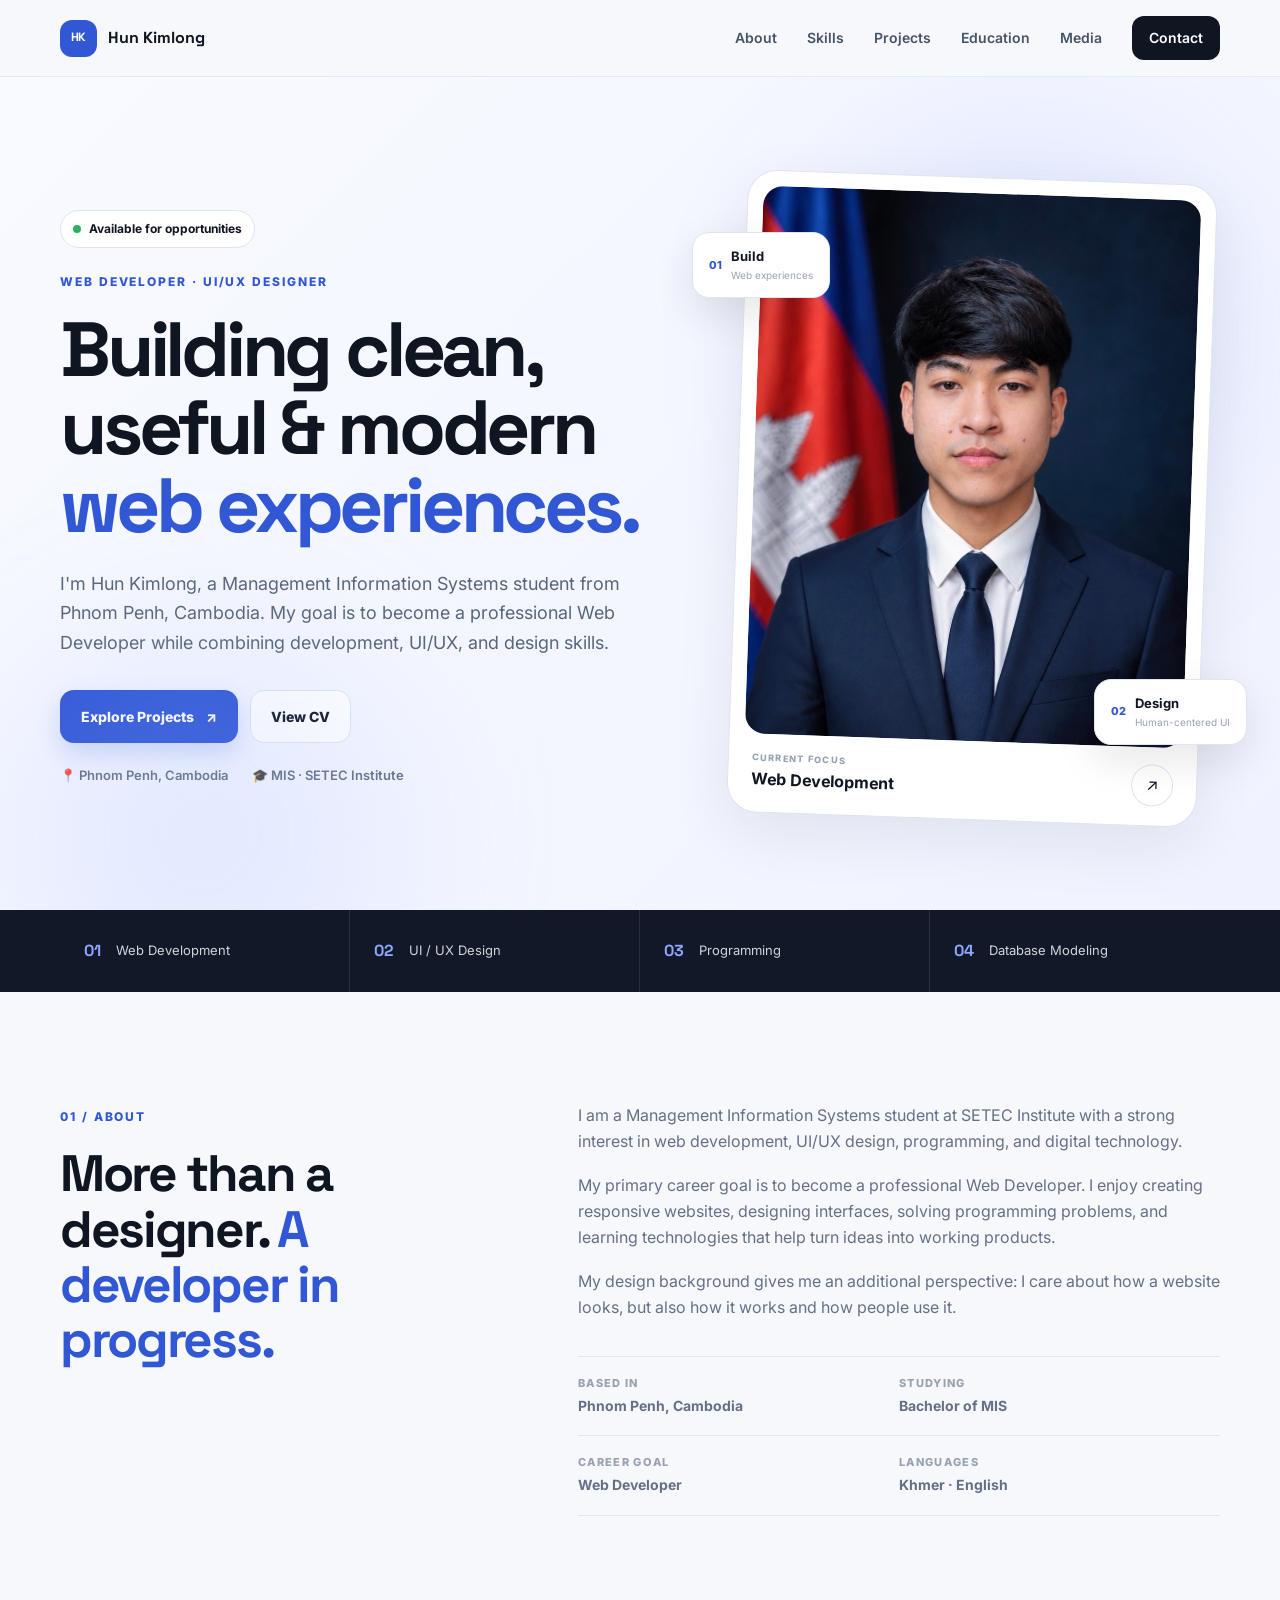
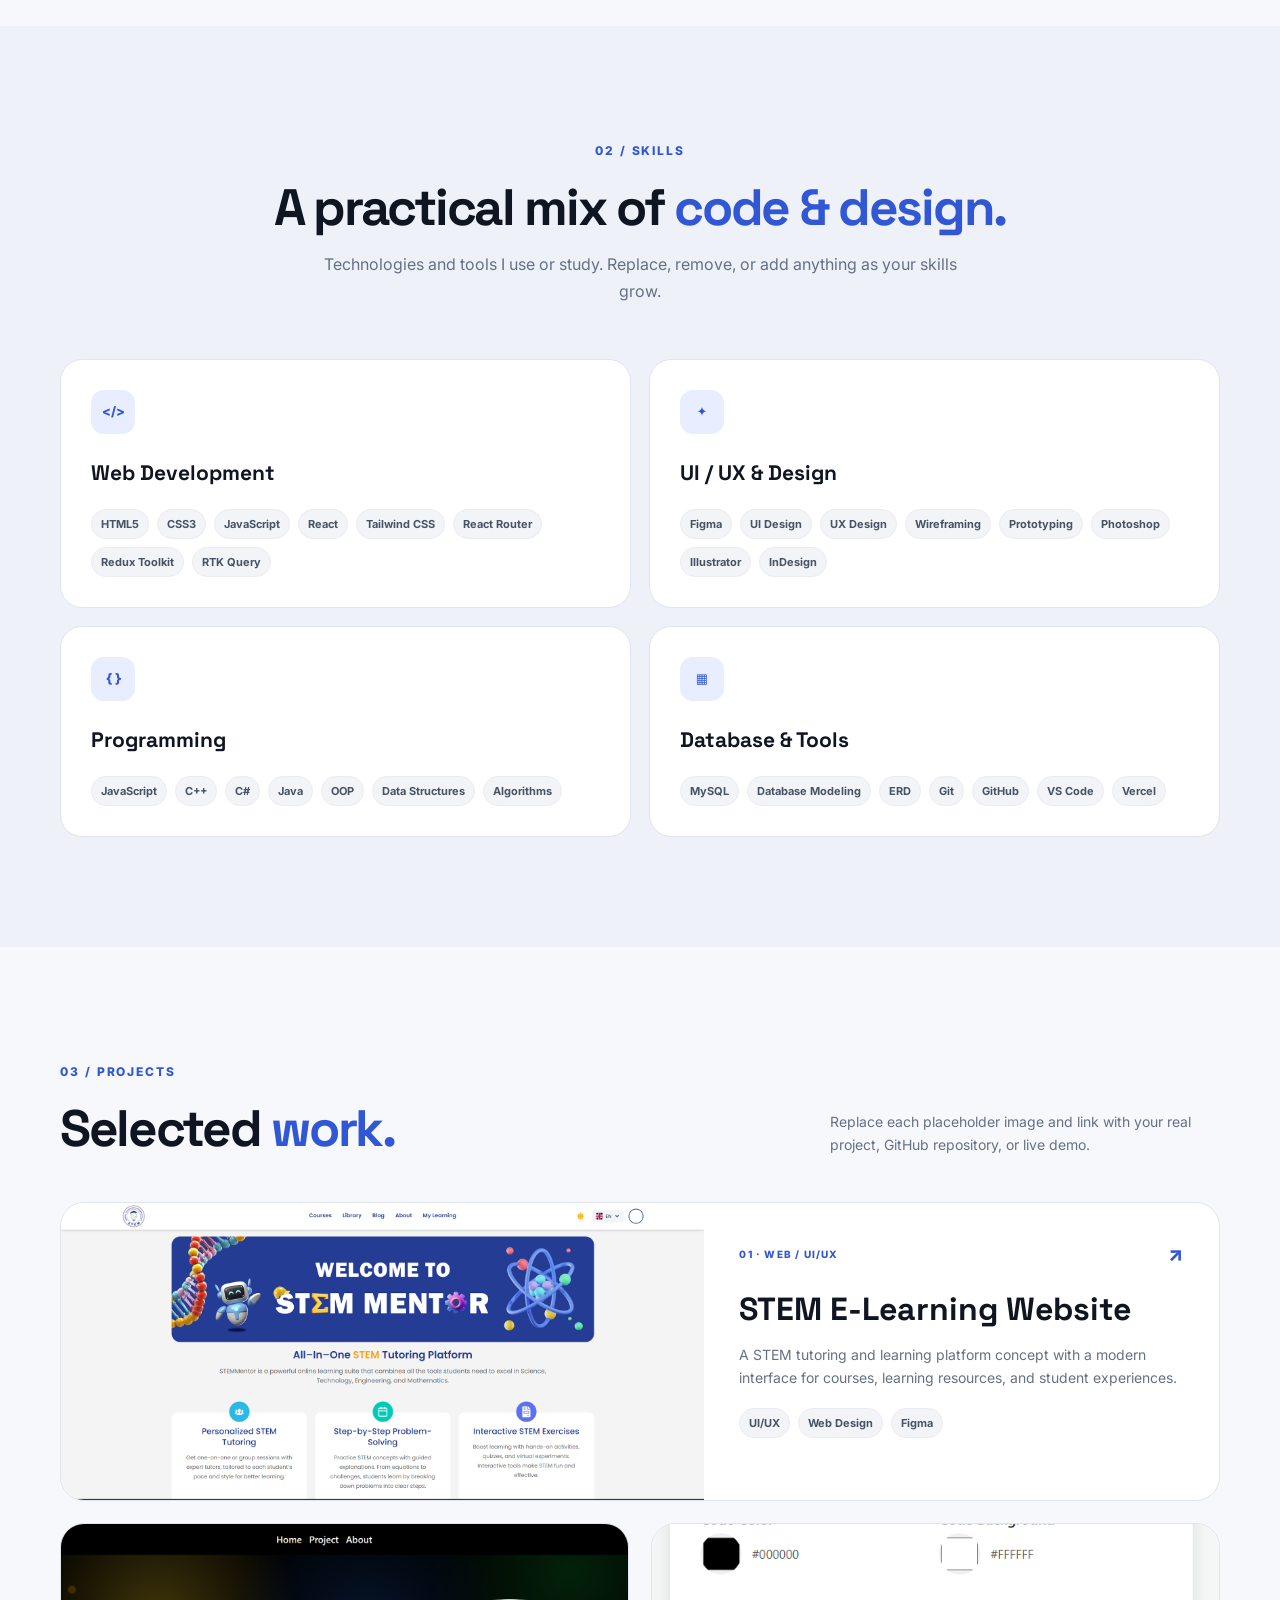
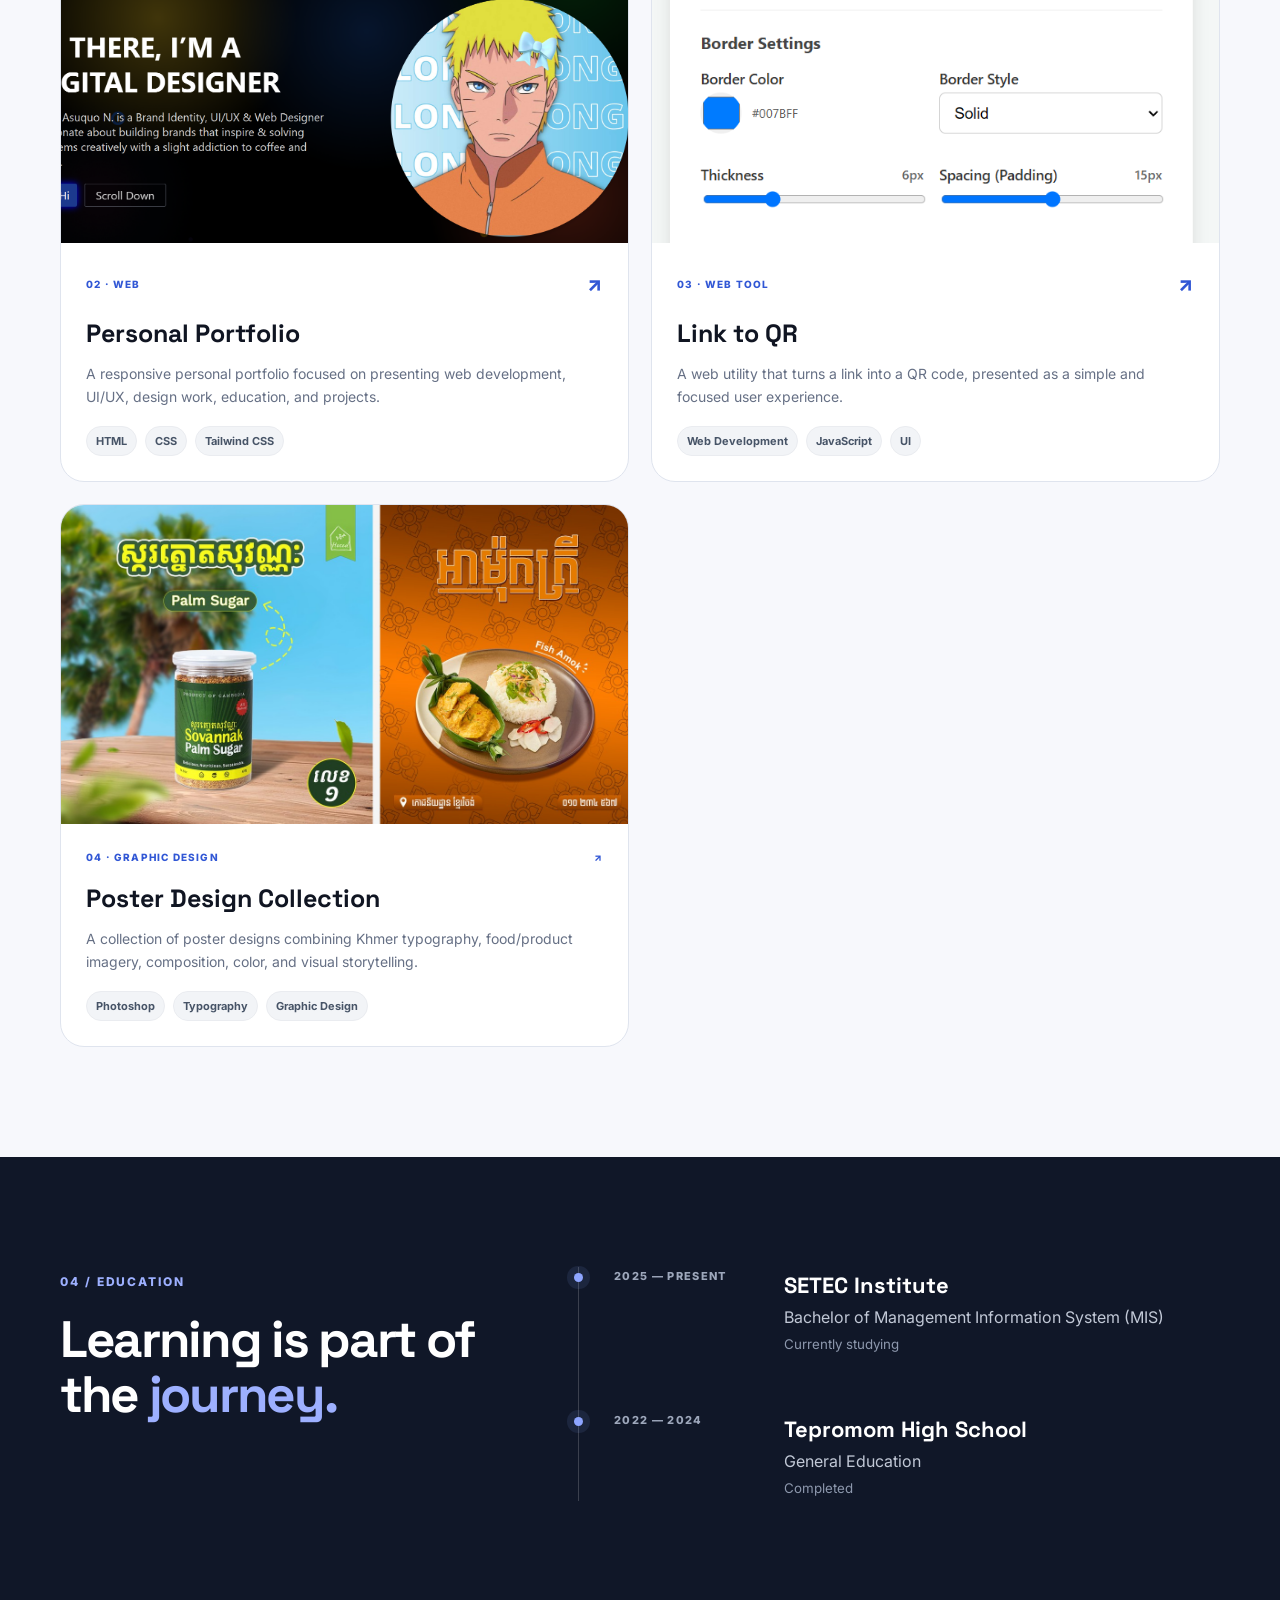
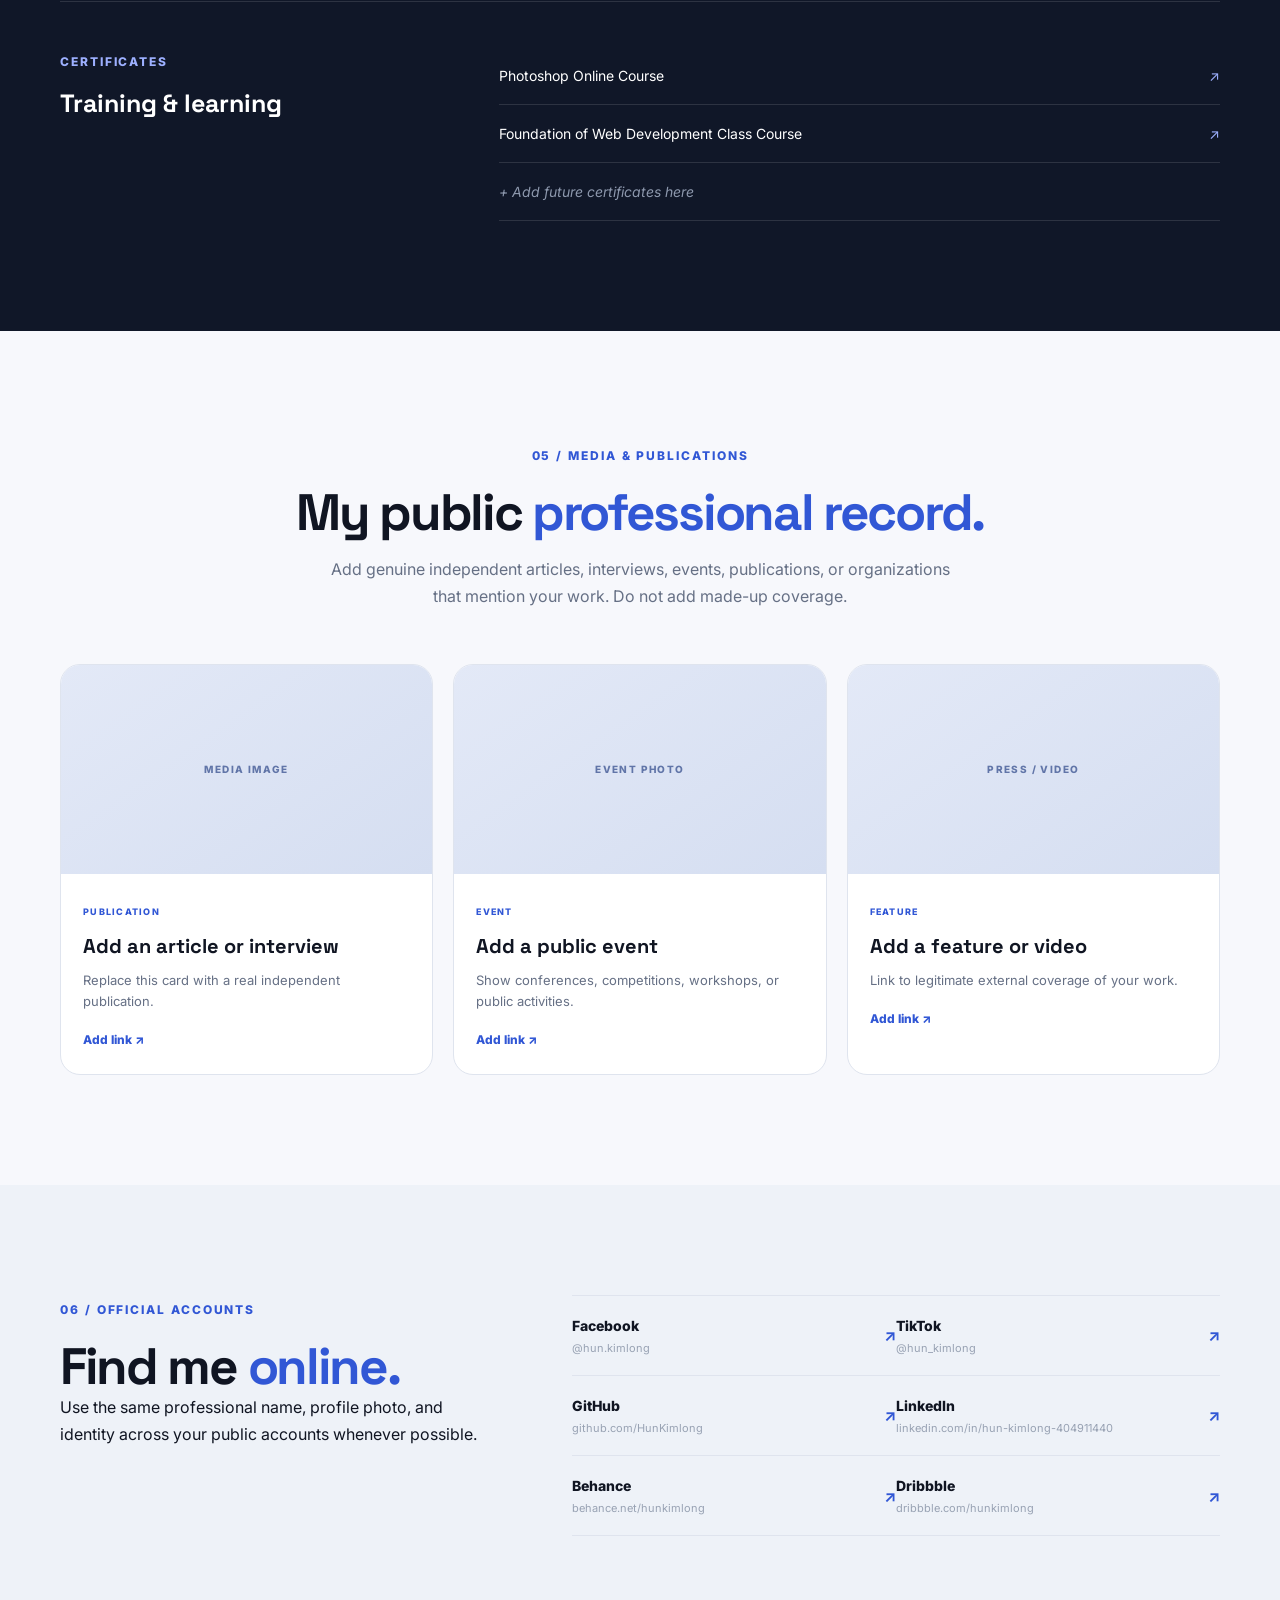
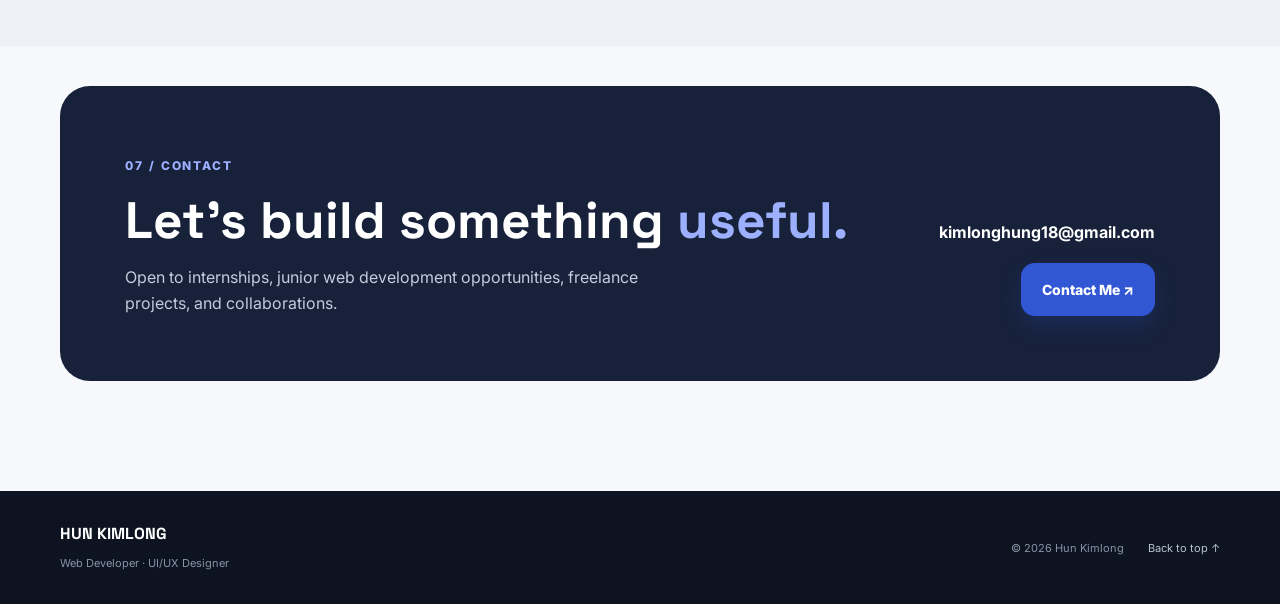
==== index.html @ c4e8821c "first commit" ====
<!DOCTYPE html>
<html lang="en">

<head>
  <meta charset="UTF-8" />
  <meta name="viewport" content="width=device-width, initial-scale=1.0" />
  <meta name="description"
    content="Hun Kimlong — Web Developer and UI/UX Designer from Phnom Penh, Cambodia. Portfolio, projects, skills, education and contact information." />
  <meta name="author" content="Hun Kimlong" />
  <meta name="theme-color" content="#3157d5" />
  <meta property="og:title" content="Hun Kimlong | Web Developer & UI/UX Designer" />
  <meta property="og:description" content="Official portfolio and public professional profile of Hun Kimlong." />
  <meta property="og:image" content="assets/og-placeholder.svg" />
  <meta property="og:type" content="website" />
  <title>Hun Kimlong | Web Developer & UI/UX Designer</title>
  <link rel="icon" href="assets/favicon.svg" type="image/svg+xml" />
  <link rel="preconnect" href="https://fonts.googleapis.com" />
  <link rel="preconnect" href="https://fonts.gstatic.com" crossorigin />
  <link
    href="https://fonts.googleapis.com/css2?family=Inter:wght@400;500;600;700;800&family=Space+Grotesk:wght@500;600;700&display=swap"
    rel="stylesheet" />
  <link rel="stylesheet" href="styles.css" />
</head>

<body>
  <div class="scroll-progress" id="scrollProgress"></div>

  <header class="site-header" id="top">
    <nav class="nav container" aria-label="Main navigation">
      <a class="brand" href="#home" aria-label="Hun Kimlong home">
        <span class="brand-mark">HK</span>
        <span>Hun Kimlong</span>
      </a>
      <button class="nav-toggle" id="navToggle" aria-label="Open menu" aria-expanded="false">
        <span></span><span></span><span></span>
      </button>
      <div class="nav-links" id="navLinks">
        <a href="#about">About</a>
        <a href="#skills">Skills</a>
        <a href="#projects">Projects</a>
        <a href="#education">Education</a>
        <a href="#media">Media</a>
        <a href="#contact" class="nav-cta">Contact</a>
      </div>
    </nav>
  </header>

  <main>
    <section class="hero section" id="home">
      <div class="hero-glow glow-one"></div>
      <div class="hero-glow glow-two"></div>
      <div class="container hero-grid">
        <div class="hero-copy reveal">
          <div class="eyebrow"><span class="status-dot"></span> Available for opportunities</div>
          <p class="hero-kicker">WEB DEVELOPER · UI/UX DESIGNER</p>
          <h1>Building clean, useful &amp; modern <span>web experiences.</span></h1>
          <p class="hero-text">I'm Hun Kimlong, a Management Information Systems student from Phnom Penh, Cambodia. My
            goal is to become a professional Web Developer while combining development, UI/UX, and design skills.</p>
          <div class="hero-actions">
            <a class="btn btn-primary" href="#projects">Explore Projects <span>↗</span></a>
            <a class="btn btn-secondary" href="assets/CV-Hun-Kimlong.pdf" target="_blank" rel="noopener">View CV</a>
          </div>
          <div class="hero-meta">
            <span>📍 Phnom Penh, Cambodia</span>
            <span>🎓 MIS · SETEC Institute</span>
          </div>
        </div>

        <div class="hero-profile reveal">
          <div class="profile-card">
            <div class="profile-image">
              <img src="assets/profile.jpg" alt="Hun Kimlong - Web Developer" />
            </div>
            <div class="profile-card-body">
              <div>
                <span class="mini-label">CURRENT FOCUS</span>
                <strong>Web Development</strong>
              </div>
              <div class="profile-arrow">↗</div>
            </div>
          </div>
          <div class="floating-card floating-top"><span>01</span><strong>Build</strong><small>Web experiences</small>
          </div>
          <div class="floating-card floating-bottom"><span>02</span><strong>Design</strong><small>Human-centered
              UI</small></div>
        </div>
      </div>
    </section>

    <section class="trust-strip">
      <div class="container trust-grid">
        <div><strong>01</strong><span>Web Development</span></div>
        <div><strong>02</strong><span>UI / UX Design</span></div>
        <div><strong>03</strong><span>Programming</span></div>
        <div><strong>04</strong><span>Database Modeling</span></div>
      </div>
    </section>

    <section class="section" id="about">
      <div class="container two-col">
        <div class="section-heading reveal">
          <span class="section-number">01 / ABOUT</span>
          <h2>More than a designer. <span>A developer in progress.</span></h2>
        </div>
        <div class="about-copy reveal">
          <p>I am a Management Information Systems student at SETEC Institute with a strong interest in web development,
            UI/UX design, programming, and digital technology.</p>
          <p>My primary career goal is to become a professional Web Developer. I enjoy creating responsive websites,
            designing interfaces, solving programming problems, and learning technologies that help turn ideas into
            working products.</p>
          <p>My design background gives me an additional perspective: I care about how a website looks, but also how it
            works and how people use it.</p>
          <div class="about-facts">
            <div><span>Based in</span><strong>Phnom Penh, Cambodia</strong></div>
            <div><span>Studying</span><strong>Bachelor of MIS</strong></div>
            <div><span>Career goal</span><strong>Web Developer</strong></div>
            <div><span>Languages</span><strong>Khmer · English</strong></div>
          </div>
        </div>
      </div>
    </section>

    <section class="section section-soft" id="skills">
      <div class="container">
        <div class="section-heading centered reveal">
          <span class="section-number">02 / SKILLS</span>
          <h2>A practical mix of <span>code &amp; design.</span></h2>
          <p>Technologies and tools I use or study. Replace, remove, or add anything as your skills grow.</p>
        </div>
        <div class="skills-grid">
          <article class="skill-card reveal"><span class="skill-icon">&lt;/&gt;</span>
            <h3>Web Development</h3>
            <div class="tag-list">
              <span>HTML5</span><span>CSS3</span><span>JavaScript</span><span>React</span><span>Tailwind
                CSS</span><span>React Router</span><span>Redux Toolkit</span><span>RTK Query</span>
            </div>
          </article>
          <article class="skill-card reveal"><span class="skill-icon">✦</span>
            <h3>UI / UX &amp; Design</h3>
            <div class="tag-list"><span>Figma</span><span>UI Design</span><span>UX
                Design</span><span>Wireframing</span><span>Prototyping</span><span>Photoshop</span><span>Illustrator</span><span>InDesign</span>
            </div>
          </article>
          <article class="skill-card reveal"><span class="skill-icon">{ }</span>
            <h3>Programming</h3>
            <div class="tag-list">
              <span>JavaScript</span><span>C++</span><span>C#</span><span>Java</span><span>OOP</span><span>Data
                Structures</span><span>Algorithms</span>
            </div>
          </article>
          <article class="skill-card reveal"><span class="skill-icon">▦</span>
            <h3>Database &amp; Tools</h3>
            <div class="tag-list"><span>MySQL</span><span>Database
                Modeling</span><span>ERD</span><span>Git</span><span>GitHub</span><span>VS
                Code</span><span>Vercel</span></div>
          </article>
        </div>
      </div>
    </section>

    <section class="section" id="projects">
      <div class="container">
        <div class="section-heading row-heading reveal">
          <div><span class="section-number">03 / PROJECTS</span>
            <h2>Selected <span>work.</span></h2>
          </div>
          <p>Replace each placeholder image and link with your real project, GitHub repository, or live demo.</p>
        </div>
        <div class="project-grid">
          <article class="project-card featured reveal">
            <a class="project-image project-image-link" href="https://stem-mentor.vercel.app/" target="_blank"
              rel="noopener" aria-label="Open STEM e-learning website">
              <img src="assets/project-stem.png" alt="STEM Mentor e-learning website" />
            </a>
            <div class="project-body">
              <div class="project-top"><span>01 · WEB / UI/UX</span><a href="https://stem-mentor.vercel.app/"
                  target="_blank" rel="noopener">↗</a></div>
              <h3>STEM E-Learning Website</h3>
              <p>A STEM tutoring and learning platform concept with a modern interface for courses, learning resources,
                and student experiences.</p>
              <div class="project-tags"><span>UI/UX</span><span>Web Design</span><span>Figma</span></div>
            </div>
          </article>

          <article class="project-card reveal">
            <a class="project-image project-image-link" href="https://portfolio-long.vercel.app/" target="_blank"
              rel="noopener" aria-label="Open portfolio website">
              <img src="assets/personal-portfolio.png"
                alt="Poster collection by Hun Kimlong featuring palm sugar and fish amok designs" />
            </a>
            <div class="project-body">
              <div class="project-top"><span>02 · WEB</span><a href="https://portfolio-long.vercel.app/" target="_blank"
                  rel="noopener">↗</a></div>
              <h3>Personal Portfolio</h3>
              <p>A responsive personal portfolio focused on presenting web development, UI/UX, design work, education,
                and projects.</p>
              <div class="project-tags"><span>HTML</span><span>CSS</span><span>Tailwind CSS</span></div>
            </div>
          </article>

          <article class="project-card reveal">
            <a class="project-image project-image-link" href="https://long-link-to-qr.vercel.app/" target="_blank"
              rel="noopener" aria-label="Open Link to QR project">
              <img src="assets/link-to-qr.png"
                alt="Poster collection by Hun Kimlong featuring palm sugar and fish amok designs" />
            </a>
            <div class="project-body">
              <div class="project-top"><span>03 · WEB TOOL</span><a href="https://long-link-to-qr.vercel.app/"
                  target="_blank" rel="noopener">↗</a></div>
              <h3>Link to QR</h3>
              <p>A web utility that turns a link into a QR code, presented as a simple and focused user experience.</p>
              <div class="project-tags"><span>Web Development</span><span>JavaScript</span><span>UI</span></div>
            </div>
          </article>

          <article class="project-card reveal">
            <div class="project-image project-image-poster">
              <img src="assets/poster-collection.jpg"
                alt="Poster collection by Hun Kimlong featuring palm sugar and fish amok designs" />
            </div>
            <div class="project-body">
              <div class="project-top"><span>04 · GRAPHIC DESIGN</span><span>↗</span></div>
              <h3>Poster Design Collection</h3>
              <p>A collection of poster designs combining Khmer typography, food/product imagery, composition, color,
                and visual storytelling.</p>
              <div class="project-tags"><span>Photoshop</span><span>Typography</span><span>Graphic Design</span></div>
            </div>
          </article>
        </div>
      </div>
    </section>

    <section class="section section-dark" id="education">
      <div class="container two-col">
        <div class="section-heading reveal"><span class="section-number">04 / EDUCATION</span>
          <h2>Learning is part of the <span>journey.</span></h2>
        </div>
        <div class="timeline reveal">
          <div class="timeline-item"><span>2025 — PRESENT</span>
            <div>
              <h3>SETEC Institute</h3>
              <p>Bachelor of Management Information System (MIS)</p><small>Currently studying</small>
            </div>
          </div>
          <div class="timeline-item"><span>2022 — 2024</span>
            <div>
              <h3>Tepromom High School</h3>
              <p>General Education</p><small>Completed</small>
            </div>
          </div>
        </div>
      </div>
      <div class="container certificates reveal">
        <div><span class="section-number">CERTIFICATES</span>
          <h3>Training &amp; learning</h3>
        </div>
        <div class="certificate-list">
          <div>Photoshop Online Course <span>↗</span></div>
          <div>Foundation of Web Development Class Course <span>↗</span></div>
          <div class="editable-note">+ Add future certificates here</div>
        </div>
      </div>
    </section>

    <section class="section" id="media">
      <div class="container">
        <div class="section-heading centered reveal"><span class="section-number">05 / MEDIA &amp; PUBLICATIONS</span>
          <h2>My public <span>professional record.</span></h2>
          <p>Add genuine independent articles, interviews, events, publications, or organizations that mention your
            work. Do not add made-up coverage.</p>
        </div>
        <div class="media-grid">
          <article class="media-card reveal">
            <div class="media-placeholder">MEDIA IMAGE</div>
            <div><span>PUBLICATION</span>
              <h3>Add an article or interview</h3>
              <p>Replace this card with a real independent publication.</p><a href="#" data-placeholder-link>Add link
                ↗</a>
            </div>
          </article>
          <article class="media-card reveal">
            <div class="media-placeholder">EVENT PHOTO</div>
            <div><span>EVENT</span>
              <h3>Add a public event</h3>
              <p>Show conferences, competitions, workshops, or public activities.</p><a href="#"
                data-placeholder-link>Add link ↗</a>
            </div>
          </article>
          <article class="media-card reveal">
            <div class="media-placeholder">PRESS / VIDEO</div>
            <div><span>FEATURE</span>
              <h3>Add a feature or video</h3>
              <p>Link to legitimate external coverage of your work.</p><a href="#" data-placeholder-link>Add link ↗</a>
            </div>
          </article>
        </div>
      </div>
    </section>

    <section class="section section-soft" id="social">
      <div class="container social-layout">
        <div class="section-heading reveal"><span class="section-number">06 / OFFICIAL ACCOUNTS</span>
          <h2>Find me <span>online.</span></h2>
          <p>Use the same professional name, profile photo, and identity across your public accounts whenever possible.
          </p>
        </div>
        <div class="social-links reveal">
          <a href="https://facebook.com/hun.kimlong"><span>Facebook</span><small>@hun.kimlong</small><b>↗</b></a>
          <a href="https://www.tiktok.com/@hun_kimlong"><span>TikTok</span><small>@hun_kimlong</small><b>↗</b></a>
          <a href="https://github.com/HunKimlong"><span>GitHub</span><small>github.com/HunKimlong</small><b>↗</b></a>
          <a
            href="https://www.linkedin.com/in/hun-kimlong-404911440?utm_source=share_via&utm_content=profile&utm_medium=member_ios"><span>LinkedIn</span><small>linkedin.com/in/hun-kimlong-404911440</small><b>↗</b></a>
          <a href="#" data-placeholder-link><span>Behance</span><small>behance.net/hunkimlong</small><b>↗</b></a>
          <a href="#" data-placeholder-link><span>Dribbble</span><small>dribbble.com/hunkimlong</small><b>↗</b></a>
        </div>
      </div>
    </section>

    <section class="section contact-section" id="contact">
      <div class="container contact-card reveal">
        <div><span class="section-number">07 / CONTACT</span>
          <h2>Let's build something <span>useful.</span></h2>
          <p>Open to internships, junior web development opportunities, freelance projects, and collaborations.</p>
        </div>
        <div class="contact-actions"><a class="email-link"
            href="mailto:kimlonghun@gmail.com">kimlonghung18@gmail.com</a><a class="btn btn-primary"
            href="mailto:kimlonghung18@gmail.com">Contact Me ↗</a></div>
      </div>
    </section>
  </main>

  <footer class="footer">
    <div class="container footer-inner">
      <div><strong>HUN KIMLONG</strong><span>Web Developer · UI/UX Designer</span></div>
      <div><span>© <span id="year"></span> Hun Kimlong</span><a href="#top">Back to top ↑</a></div>
    </div>
  </footer>

  <div class="toast" id="toast">Replace this placeholder link with your real URL.</div>
  <script src="script.js"></script>
</body>

</html>
---- styles.css ----
:root{--bg:#f7f8fc;--surface:#fff;--soft:#eef2ff;--text:#101522;--muted:#667085;--line:#dfe4ee;--primary:#3157d5;--primary2:#233fa8;--dark:#101728;--radius:24px;--shadow:0 20px 60px rgba(16,24,40,.08)}
*{box-sizing:border-box;margin:0;padding:0}html{scroll-behavior:smooth}body{font-family:Inter,system-ui,sans-serif;background:var(--bg);color:var(--text);line-height:1.65;overflow-x:hidden}a{color:inherit;text-decoration:none}button{font:inherit}.container{width:min(1160px,calc(100% - 40px));margin:auto}.section{padding:110px 0;position:relative}.section-soft{background:#eef2f8}.section-dark{background:var(--dark);color:#fff}.scroll-progress{position:fixed;z-index:100;left:0;top:0;height:3px;width:0;background:var(--primary)}
.site-header{position:sticky;top:0;z-index:50;background:rgba(247,248,252,.84);backdrop-filter:blur(18px);border-bottom:1px solid rgba(223,228,238,.7)}.nav{height:76px;display:flex;align-items:center;justify-content:space-between}.brand{display:flex;align-items:center;gap:11px;font-weight:800;font-family:"Space Grotesk",sans-serif}.brand-mark{width:37px;height:37px;border-radius:12px;background:var(--primary);color:#fff;display:grid;place-items:center;font-size:12px;letter-spacing:-.04em}.nav-links{display:flex;align-items:center;gap:30px;font-size:14px;font-weight:600;color:#475467}.nav-links a{transition:.2s}.nav-links a:hover{color:var(--primary)}.nav-cta{background:var(--text);color:#fff!important;padding:10px 17px;border-radius:12px}.nav-toggle{display:none;background:none;border:0;width:40px;height:40px}.nav-toggle span{display:block;width:22px;height:2px;background:var(--text);margin:5px auto}
.hero{padding:100px 0 90px;min-height:760px;display:flex;align-items:center;overflow:hidden;background:linear-gradient(135deg,#f8faff 0%,#f0f3ff 100%)}.hero-grid{display:grid;grid-template-columns:1.08fr .92fr;align-items:center;gap:80px}.hero-kicker,.section-number{font-size:12px;letter-spacing:.16em;font-weight:800;color:var(--primary)}.eyebrow{display:inline-flex;align-items:center;gap:8px;background:#fff;border:1px solid var(--line);padding:8px 12px;border-radius:999px;font-size:12px;font-weight:700;margin-bottom:24px}.status-dot{width:8px;height:8px;border-radius:50%;background:#25b45b}.hero h1{font-family:"Space Grotesk",sans-serif;font-size:clamp(48px,6vw,78px);line-height:1.02;letter-spacing:-.055em;margin:18px 0 24px;max-width:780px}.hero h1 span,h2 span{color:var(--primary)}.hero-text{font-size:18px;color:#596579;max-width:680px}.hero-actions{display:flex;gap:12px;margin:32px 0 22px;flex-wrap:wrap}.btn{display:inline-flex;align-items:center;justify-content:center;gap:12px;padding:14px 20px;border-radius:14px;font-size:14px;font-weight:800;transition:.2s;border:1px solid transparent}.btn-primary{background:var(--primary);color:#fff;box-shadow:0 10px 25px rgba(49,87,213,.2)}.btn-primary:hover{background:var(--primary2);transform:translateY(-2px)}.btn-secondary{background:#fff;border-color:var(--line)}.btn-secondary:hover{border-color:var(--primary);color:var(--primary)}.hero-meta{display:flex;gap:24px;flex-wrap:wrap;color:#667085;font-size:13px;font-weight:600}.hero-profile{position:relative;max-width:470px;margin:auto;width:100%}.profile-card{background:#fff;border:1px solid var(--line);padding:15px;border-radius:30px;box-shadow:var(--shadow);transform:rotate(2deg)}.profile-image{aspect-ratio:4/5;border-radius:20px;overflow:hidden}.image-placeholder{background:linear-gradient(145deg,#dbe4ff,#c8d3ee);display:grid;place-items:center;color:#36508f;text-align:center;font-weight:800;letter-spacing:.1em;font-size:11px}.image-placeholder span{border:1px dashed #6075ad;padding:18px;border-radius:14px;background:rgba(255,255,255,.35)}.profile-card-body{display:flex;justify-content:space-between;align-items:center;padding:17px 8px 4px}.mini-label{display:block;color:#98a2b3;font-size:9px;letter-spacing:.14em;font-weight:800}.profile-card-body strong{font-size:16px}.profile-arrow{width:42px;height:42px;border:1px solid var(--line);border-radius:50%;display:grid;place-items:center}.floating-card{position:absolute;background:#fff;border:1px solid var(--line);border-radius:17px;padding:13px 16px;box-shadow:0 15px 40px rgba(16,24,40,.1);display:grid;grid-template-columns:auto 1fr;column-gap:9px;align-items:center}.floating-card span{grid-row:span 2;color:var(--primary);font-weight:800;font-size:11px}.floating-card strong{font-size:13px}.floating-card small{font-size:10px;color:#98a2b3}.floating-top{top:55px;left:-45px}.floating-bottom{bottom:75px;right:-40px}
.hero-glow{position:absolute;width:400px;height:400px;border-radius:50%;filter:blur(90px);opacity:.18}.glow-one{background:#6e8aff;right:5%;top:8%}.glow-two{background:#9bb2ff;left:0;bottom:-15%}
.trust-strip{background:#111827;color:#fff}.trust-grid{display:grid;grid-template-columns:repeat(4,1fr)}.trust-grid div{padding:28px 24px;border-right:1px solid rgba(255,255,255,.1);display:flex;gap:15px;align-items:center}.trust-grid div:last-child{border:0}.trust-grid strong{color:#8ea5ff;font-family:"Space Grotesk"}.trust-grid span{font-size:13px;color:#d0d5dd}
.two-col{display:grid;grid-template-columns:.8fr 1.2fr;gap:90px}.section-heading h2{font-family:"Space Grotesk";font-size:clamp(36px,4vw,58px);line-height:1.08;letter-spacing:-.045em;margin-top:18px}.about-copy{font-size:16px;color:#667085}.about-copy p+p{margin-top:17px}.about-facts{margin-top:35px;display:grid;grid-template-columns:1fr 1fr;border-top:1px solid var(--line)}.about-facts div{padding:17px 10px 17px 0;border-bottom:1px solid var(--line)}.about-facts span{display:block;font-size:11px;text-transform:uppercase;letter-spacing:.12em;color:#98a2b3;font-weight:800}.about-facts strong{font-size:14px}
.centered{text-align:center;max-width:760px;margin:0 auto 55px}.centered p{color:#667085;margin:16px auto 0;max-width:650px}.skills-grid{display:grid;grid-template-columns:repeat(2,1fr);gap:18px}.skill-card{background:#fff;border:1px solid var(--line);padding:30px;border-radius:22px;transition:.25s}.skill-card:hover,.project-card:hover{transform:translateY(-5px);box-shadow:var(--shadow)}.skill-icon{width:44px;height:44px;border-radius:13px;background:#e8edff;color:var(--primary);display:grid;place-items:center;font-weight:800;font-size:13px;margin-bottom:22px}.skill-card h3{font-family:"Space Grotesk";font-size:21px;margin-bottom:18px}.tag-list,.project-tags{display:flex;gap:8px;flex-wrap:wrap}.tag-list span,.project-tags span{font-size:11px;background:#f2f4f7;color:#475467;border:1px solid #eaecf0;border-radius:999px;padding:5px 9px;font-weight:700}
.row-heading{display:flex;justify-content:space-between;align-items:end;gap:40px;margin-bottom:45px}.row-heading p{max-width:390px;color:#667085;font-size:14px}.project-grid{display:grid;grid-template-columns:repeat(2,1fr);gap:22px}.project-card{background:#fff;border:1px solid var(--line);border-radius:24px;overflow:hidden;transition:.25s}.project-image{aspect-ratio:16/9}.project-body{padding:25px}.project-top{display:flex;justify-content:space-between;align-items:center;color:var(--primary);font-size:10px;font-weight:800;letter-spacing:.12em}.project-top a{font-size:20px}.project-body h3{font-family:"Space Grotesk";font-size:25px;margin:12px 0 8px}.project-body p{color:#667085;font-size:14px;margin-bottom:18px}.featured{grid-column:span 2;display:grid;grid-template-columns:1.25fr 1fr}.featured .project-image{height:100%;aspect-ratio:auto}.featured .project-body{padding:35px}.featured .project-body h3{font-size:32px}
.section-dark .section-number{color:#9db0ff}.section-dark .section-heading h2 span{color:#9db0ff}.timeline{border-left:1px solid rgba(255,255,255,.18);padding-left:35px}.timeline-item{position:relative;display:grid;grid-template-columns:140px 1fr;gap:30px;padding:0 0 55px}.timeline-item:last-child{padding-bottom:0}.timeline-item:before{content:"";position:absolute;width:9px;height:9px;background:#8ea5ff;border-radius:50%;left:-40px;top:6px;box-shadow:0 0 0 7px rgba(142,165,255,.1)}.timeline-item>span{font-size:11px;color:#9da7bb;font-weight:800;letter-spacing:.12em}.timeline-item h3{font-family:"Space Grotesk";font-size:22px}.timeline-item p{color:#c1c8d6}.timeline-item small{color:#8d98ad}.certificates{margin-top:100px;padding-top:45px;border-top:1px solid rgba(255,255,255,.12);display:grid;grid-template-columns:.7fr 1.3fr;gap:50px}.certificates h3{font-family:"Space Grotesk";font-size:25px;margin-top:10px}.certificate-list div{padding:17px 0;border-bottom:1px solid rgba(255,255,255,.12);display:flex;justify-content:space-between;font-size:14px}.certificate-list span{color:#9db0ff}.editable-note{color:#8d98ad!important;font-style:italic}
.media-grid{display:grid;grid-template-columns:repeat(3,1fr);gap:20px}.media-card{background:#fff;border:1px solid var(--line);border-radius:20px;overflow:hidden}.media-placeholder{aspect-ratio:16/9;background:linear-gradient(145deg,#e3e9f7,#d5def1);display:grid;place-items:center;color:#6175a8;font-size:10px;font-weight:800;letter-spacing:.14em}.media-card>div:last-child{padding:22px}.media-card span{font-size:9px;color:var(--primary);letter-spacing:.14em;font-weight:800}.media-card h3{font-family:"Space Grotesk";font-size:20px;margin:7px 0}.media-card p{font-size:13px;color:#667085;margin-bottom:13px}.media-card a{font-size:12px;color:var(--primary);font-weight:800}.social-layout{display:grid;grid-template-columns:.8fr 1.2fr;gap:80px;align-items:start}.social-links{display:grid;grid-template-columns:1fr 1fr;border-top:1px solid var(--line)}.social-links a{display:grid;grid-template-columns:1fr auto;gap:2px 20px;padding:18px 0;border-bottom:1px solid var(--line)}.social-links a span{font-weight:800;font-size:14px}.social-links small{color:#98a2b3;font-size:11px}.social-links b{grid-column:2;grid-row:1/3;align-self:center;color:var(--primary)}
.contact-section{padding-top:40px}.contact-card{background:#17213a;color:#fff;border-radius:30px;padding:65px;display:flex;justify-content:space-between;align-items:end;gap:50px}.contact-card .section-number{color:#9db0ff}.contact-card h2{font-family:"Space Grotesk";font-size:clamp(38px,4vw,58px);line-height:1.05;margin:16px 0}.contact-card h2 span{color:#9db0ff}.contact-card p{color:#c3ccdc;max-width:560px}.contact-actions{text-align:right;display:flex;flex-direction:column;align-items:flex-end;gap:18px}.email-link{font-size:16px;font-weight:700}.footer{background:#0d1320;color:#fff;padding:30px 0}.footer-inner{display:flex;justify-content:space-between;gap:30px;align-items:center}.footer strong{font-family:"Space Grotesk";display:block}.footer span{font-size:11px;color:#8993a7}.footer-inner>div:last-child{display:flex;gap:24px;align-items:center}.footer a{font-size:11px;color:#b8c1d2}.toast{position:fixed;bottom:24px;left:50%;transform:translate(-50%,20px);background:#101828;color:#fff;padding:12px 18px;border-radius:12px;font-size:12px;opacity:0;pointer-events:none;transition:.25s;z-index:100}.toast.show{opacity:1;transform:translate(-50%,0)}.reveal{opacity:0;transform:translateY(20px);transition:opacity .7s ease,transform .7s ease}.reveal.visible{opacity:1;transform:none}
@media(max-width:900px){.hero-grid,.two-col,.social-layout{grid-template-columns:1fr;gap:50px}.hero{padding-top:75px}.hero-profile{max-width:430px}.floating-top{left:-10px}.floating-bottom{right:-10px}.trust-grid{grid-template-columns:1fr 1fr}.trust-grid div:nth-child(2){border-right:0}.trust-grid div:nth-child(-n+2){border-bottom:1px solid rgba(255,255,255,.1)}.row-heading{display:block}.row-heading p{margin-top:18px}.featured{grid-column:auto;display:block}.featured .project-image{aspect-ratio:16/9}.media-grid{grid-template-columns:1fr 1fr}.contact-card{display:block}.contact-actions{align-items:flex-start;text-align:left;margin-top:35px}.nav-links{display:none;position:absolute;top:76px;left:0;right:0;background:#fff;border-bottom:1px solid var(--line);padding:18px 20px;flex-direction:column;align-items:stretch;gap:5px;box-shadow:0 15px 30px rgba(16,24,40,.08)}.nav-links.open{display:flex}.nav-links a{padding:12px}.nav-toggle{display:block}}
@media(max-width:600px){.container{width:min(100% - 28px,1160px)}.section{padding:75px 0}.hero{padding:60px 0}.hero h1{font-size:45px}.hero-text{font-size:16px}.profile-card{transform:none}.floating-card{display:none}.trust-grid{grid-template-columns:1fr}.trust-grid div,.trust-grid div:nth-child(2){border-right:0;border-bottom:1px solid rgba(255,255,255,.1)!important}.skills-grid,.project-grid,.media-grid{grid-template-columns:1fr}.featured{grid-column:auto}.about-facts{grid-template-columns:1fr}.timeline-item{grid-template-columns:1fr;gap:7px}.certificates{grid-template-columns:1fr;gap:25px;margin-top:70px}.social-links{grid-template-columns:1fr}.contact-card{padding:35px 25px}.footer-inner,.footer-inner>div:last-child{flex-direction:column;align-items:flex-start}.footer-inner>div:last-child{gap:8px}.hero-actions{width:100%}.btn{width:100%}}

/* Real project/profile images */
.profile-image img,
.project-image > img,
.project-image-link > img {
  width: 100%;
  height: 100%;
  display: block;
  object-fit: cover;
}
.profile-image img { object-position: center top; }
.project-image-link { display: block; color: inherit; }
.project-image-poster img { object-position: center; }
.project-image .image-placeholder { width: 100%; height: 100%; }
.project-image-link:hover img { transform: scale(1.02); transition: transform .3s ease; }
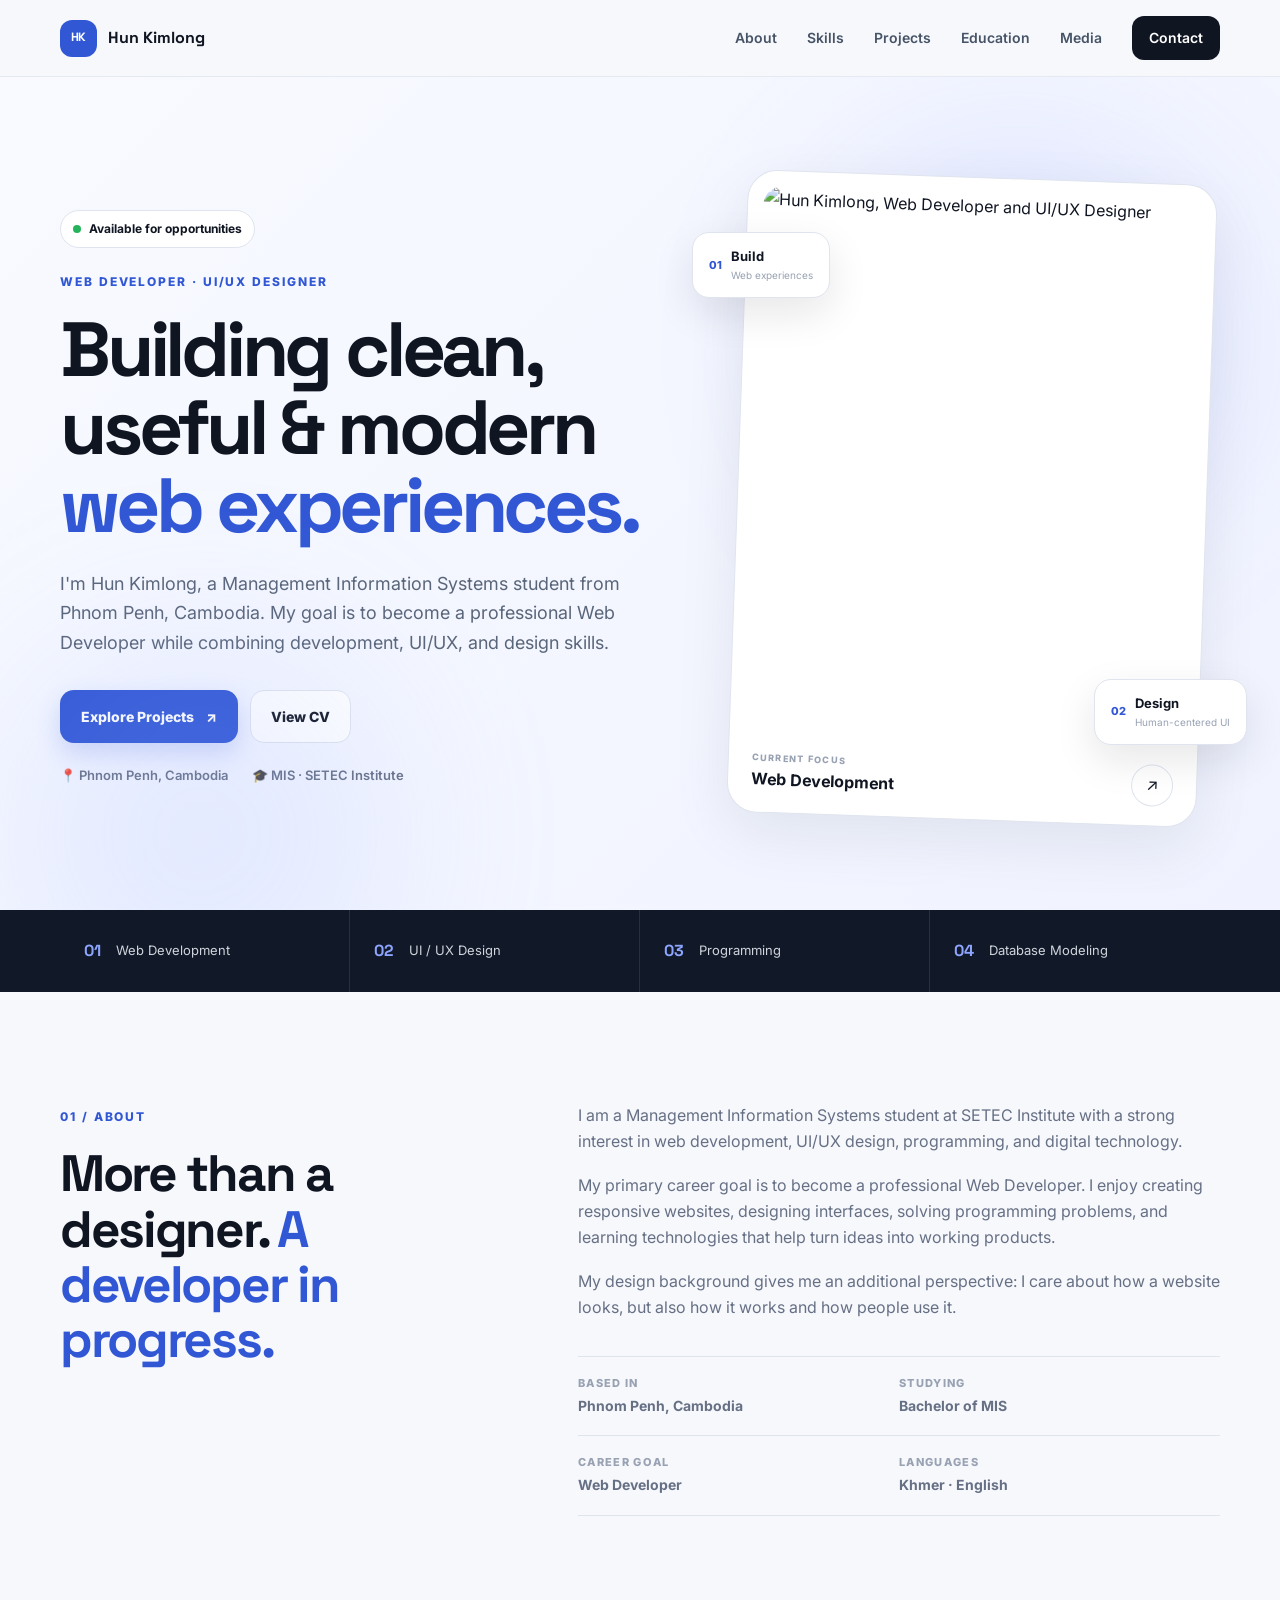
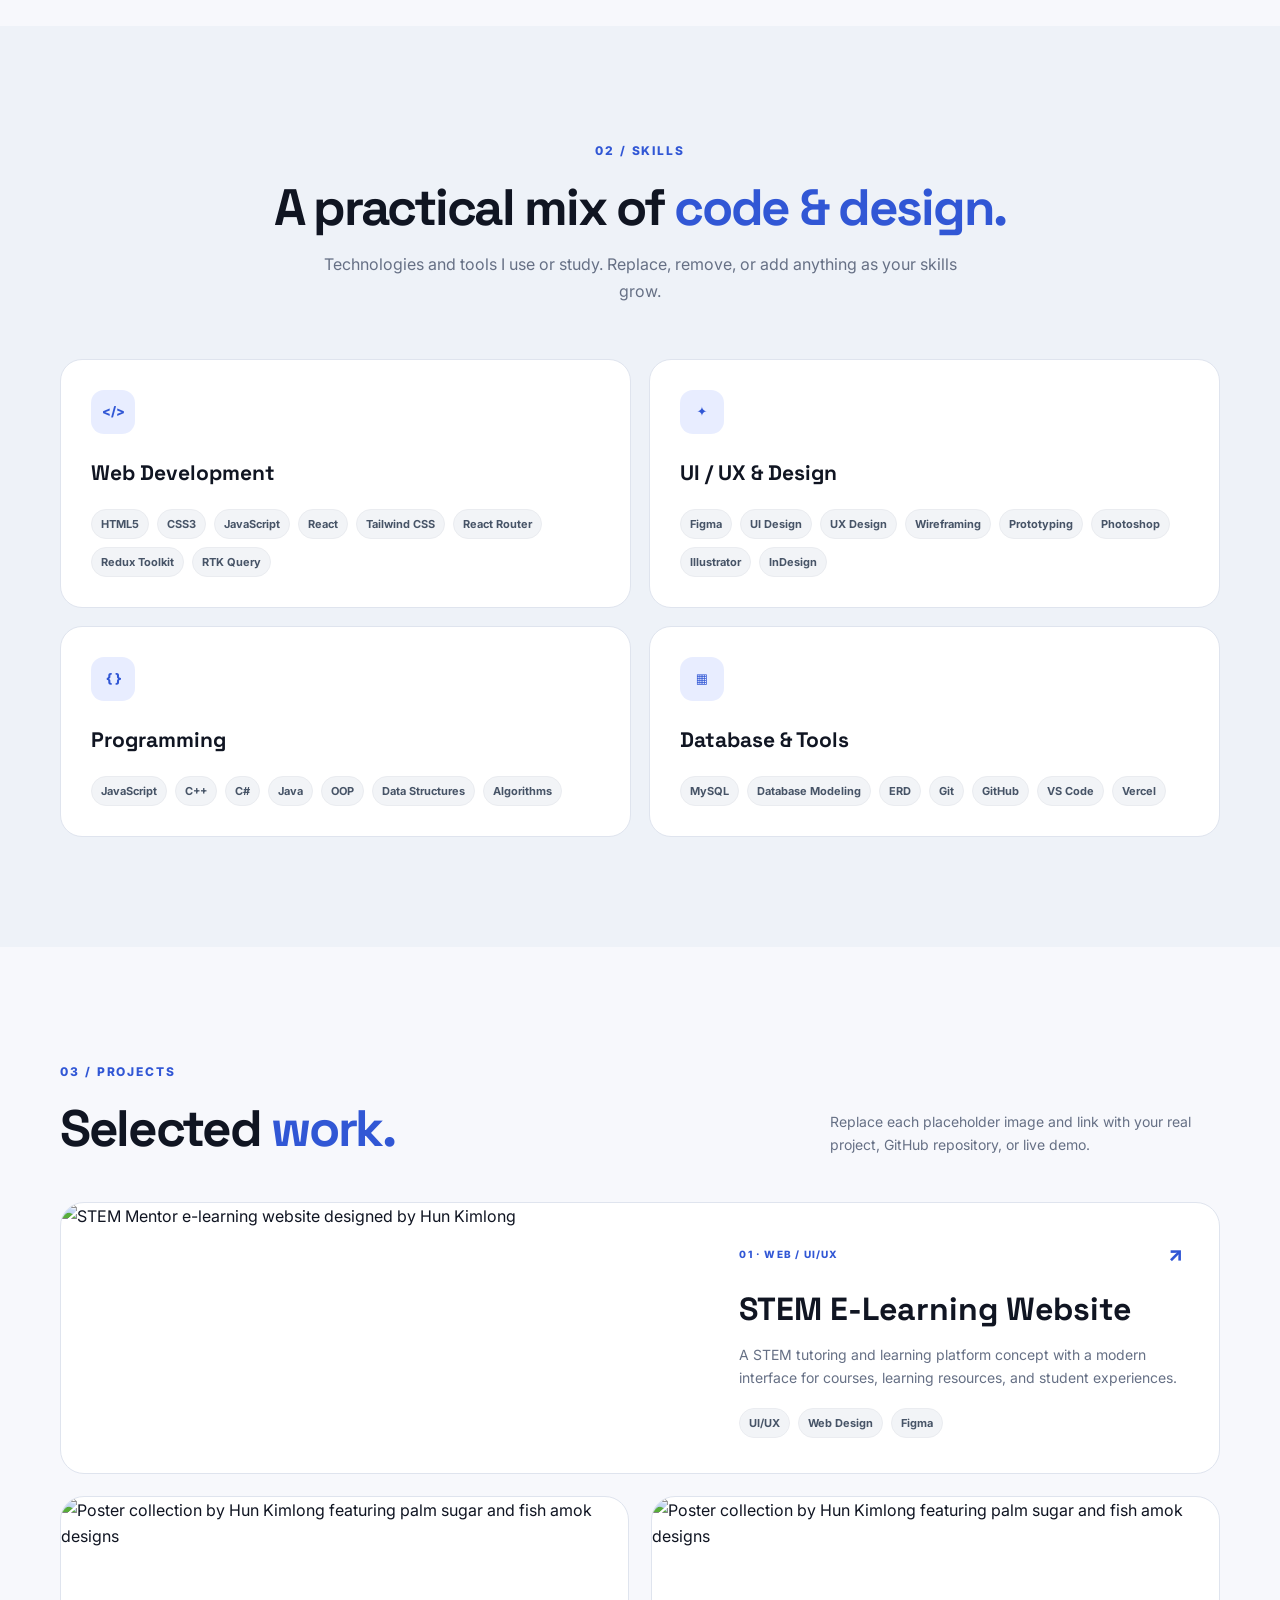
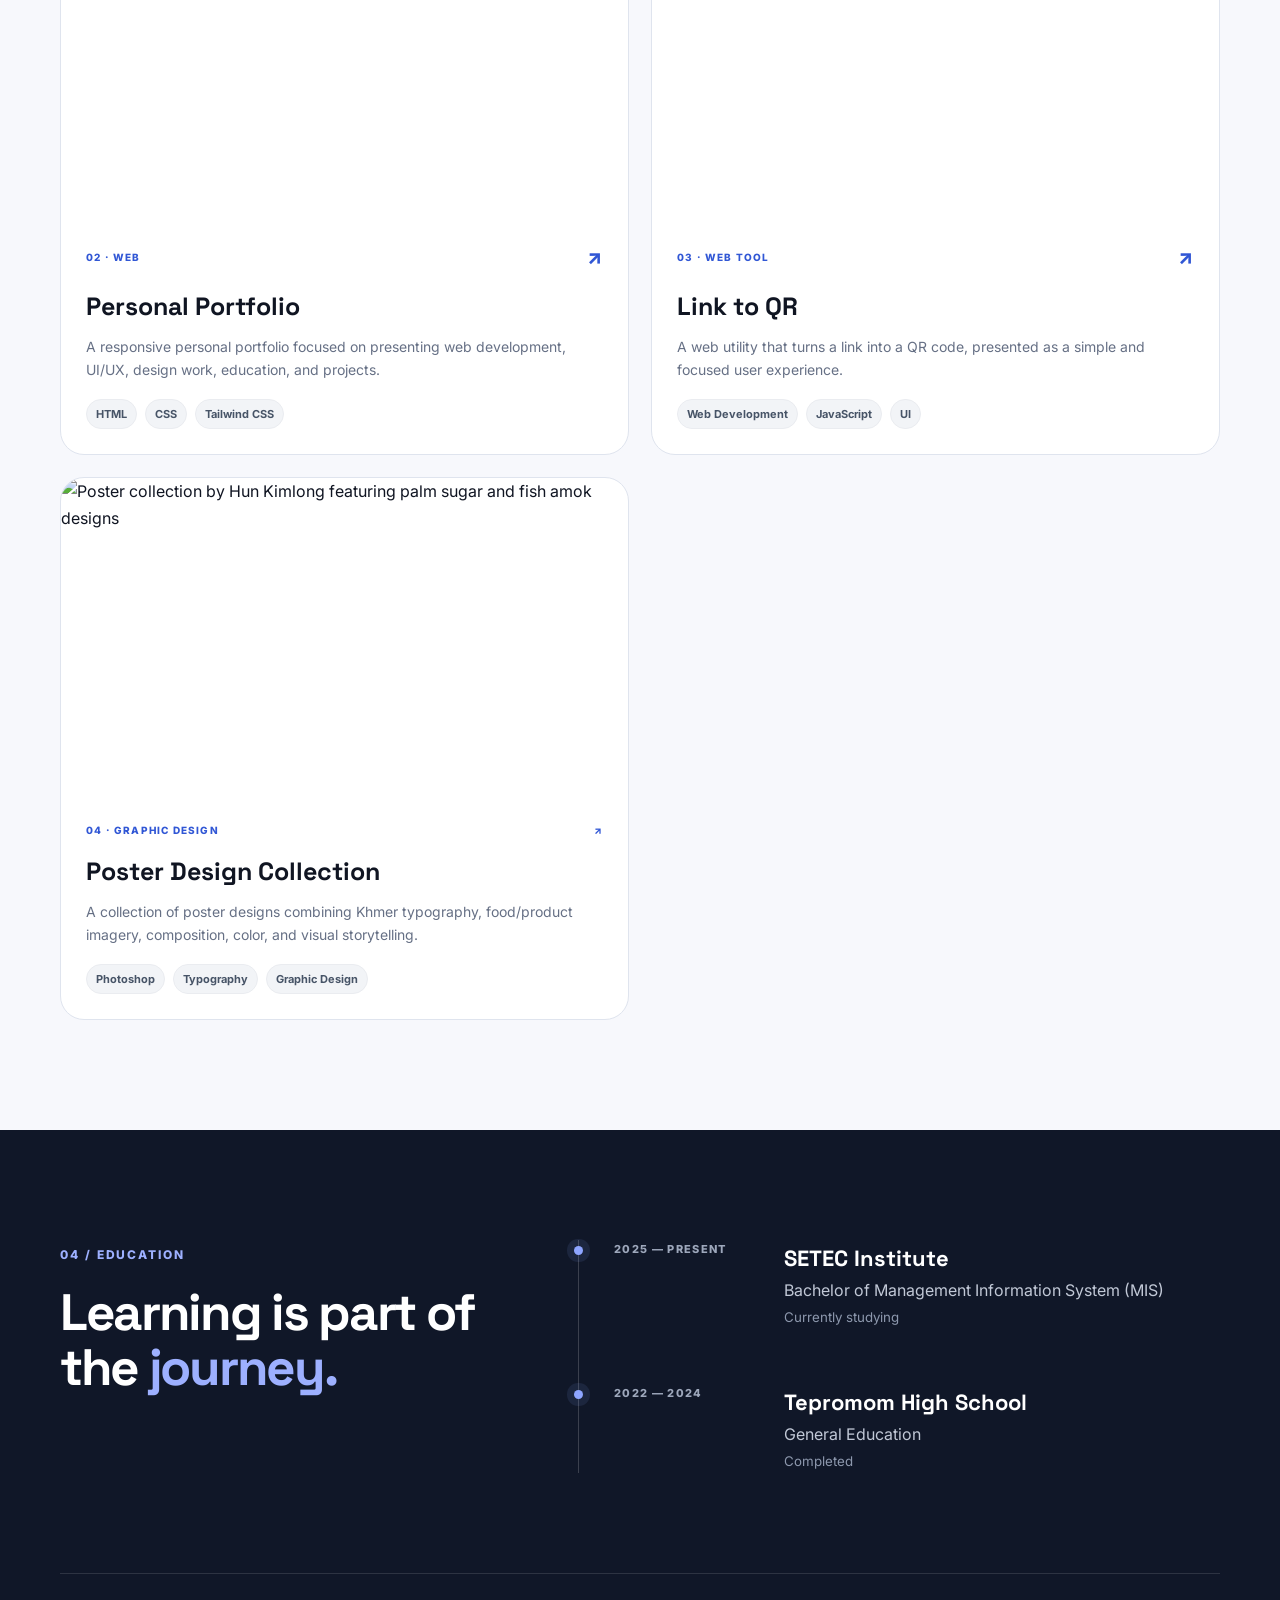
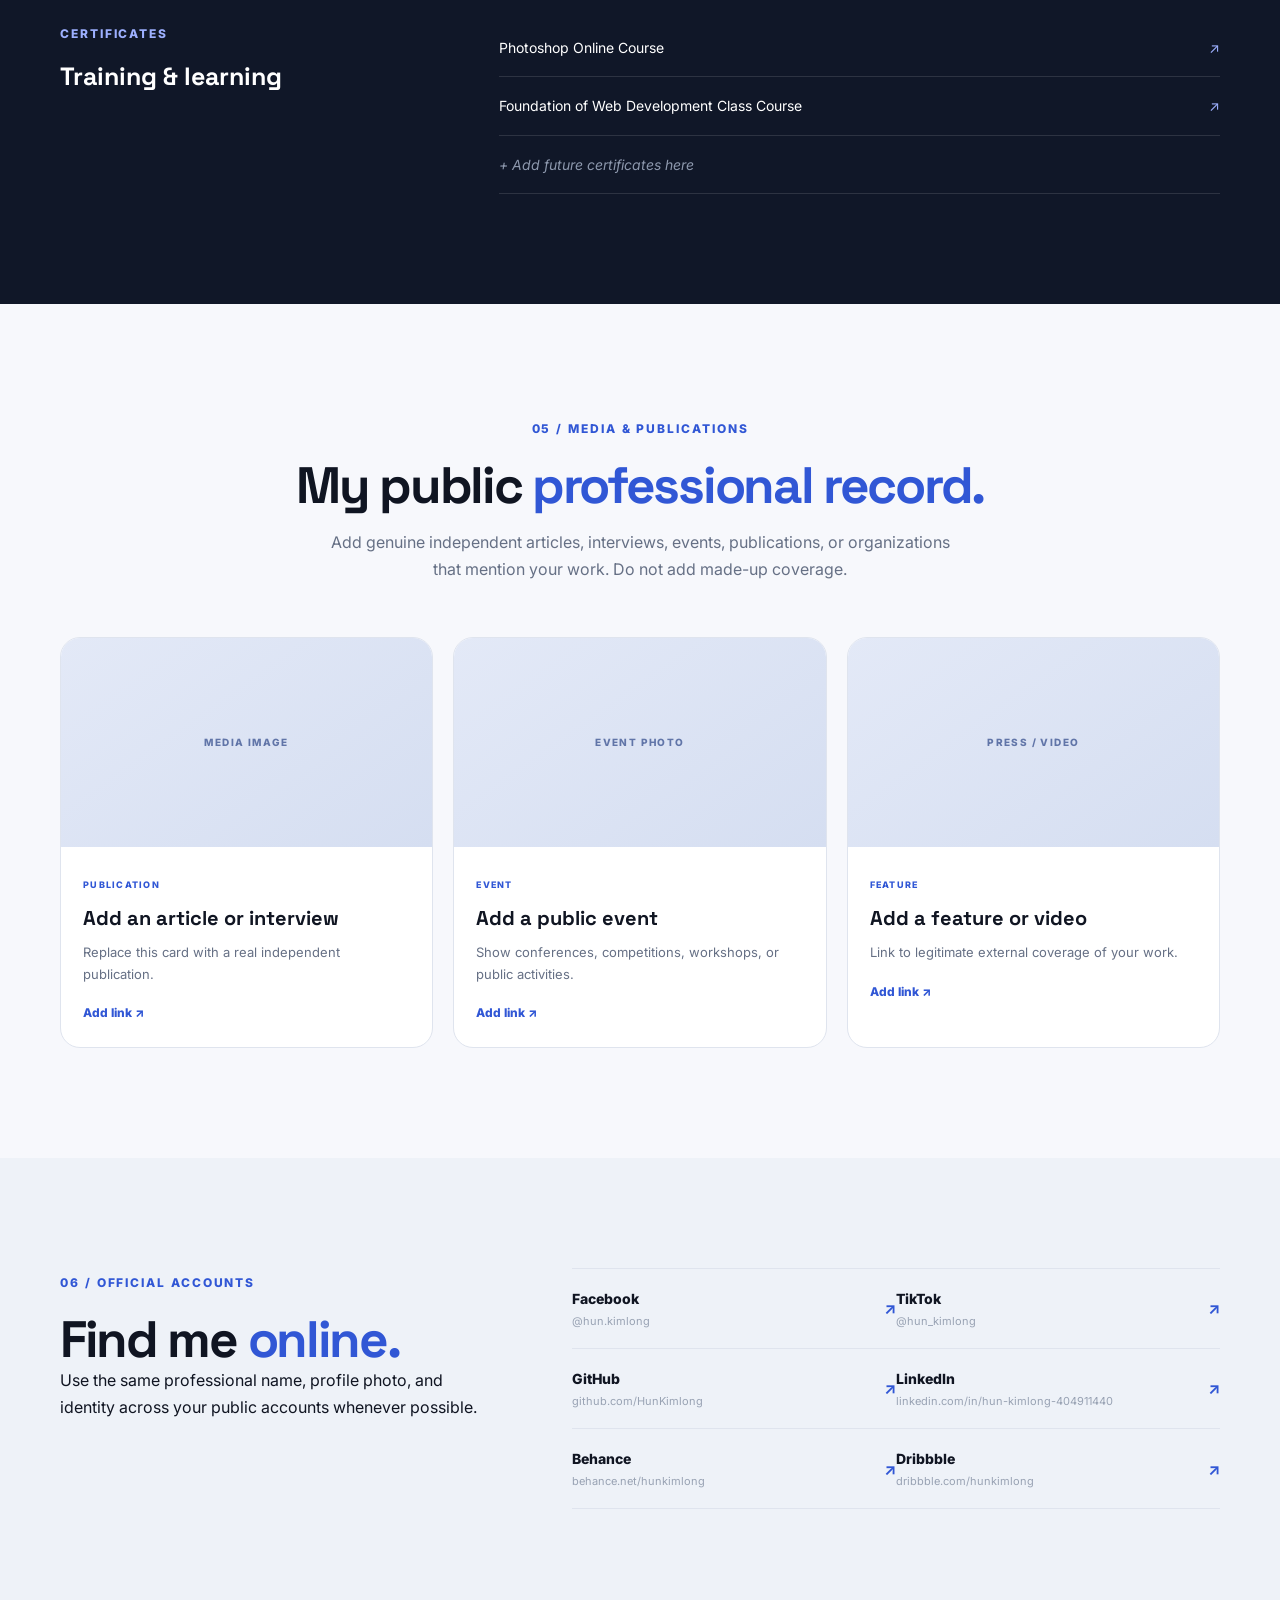
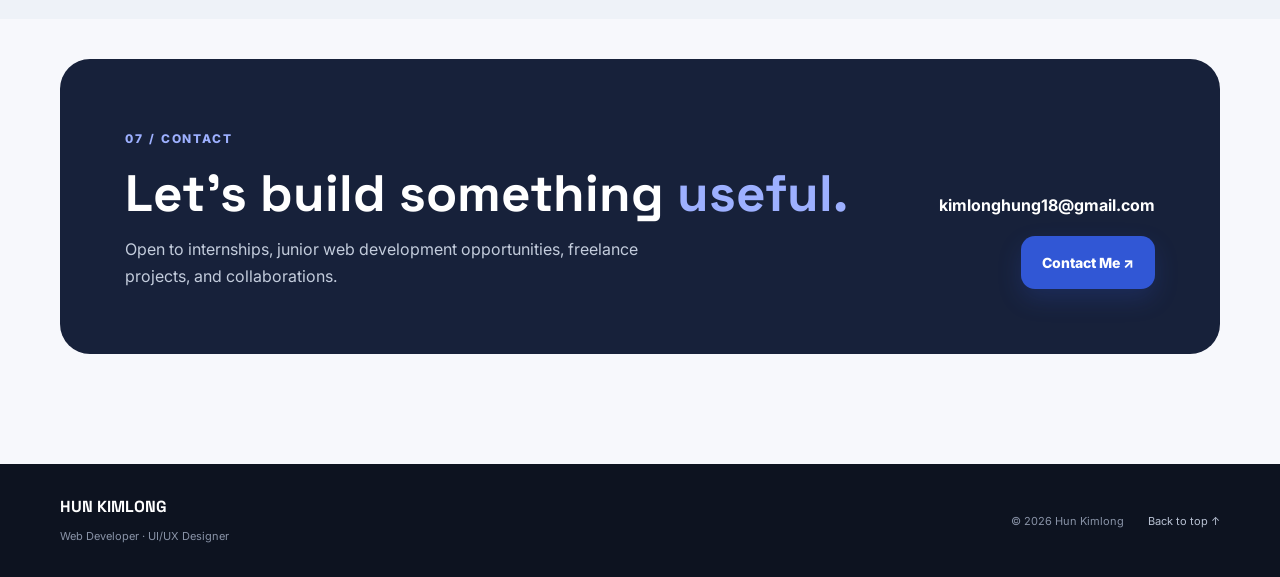
==== commit fd6eb0df: "Updated" ====
--- a/index.html
+++ b/index.html
@@ -4,15 +4,78 @@
 <head>
   <meta charset="UTF-8" />
   <meta name="viewport" content="width=device-width, initial-scale=1.0" />
-  <meta name="description"
-    content="Hun Kimlong — Web Developer and UI/UX Designer from Phnom Penh, Cambodia. Portfolio, projects, skills, education and contact information." />
+  <meta name="description" content="Hun Kimlong is a Web Developer and UI/UX Designer from Phnom Penh, Cambodia. Explore his web development, UI/UX, programming, database, and design projects." />
   <meta name="author" content="Hun Kimlong" />
+  <meta name="robots" content="index, follow, max-image-preview:large" />
+  <meta name="googlebot" content="index, follow" />
   <meta name="theme-color" content="#3157d5" />
-  <meta property="og:title" content="Hun Kimlong | Web Developer & UI/UX Designer" />
-  <meta property="og:description" content="Official portfolio and public professional profile of Hun Kimlong." />
-  <meta property="og:image" content="assets/og-placeholder.svg" />
-  <meta property="og:type" content="website" />
-  <title>Hun Kimlong | Web Developer & UI/UX Designer</title>
+  <meta name="application-name" content="Hun Kimlong Portfolio" />
+
+  <meta property="og:title" content="Hun Kimlong | Web Developer & UI/UX Designer in Cambodia" />
+  <meta property="og:description" content="Official portfolio of Hun Kimlong — Web Developer and UI/UX Designer from Phnom Penh, Cambodia." />
+  <meta property="og:url" content="https://hunkimlong.com/" />
+  <meta property="og:image" content="https://hunkimlong.com/assets/profile.jpg" />
+  <meta property="og:image:alt" content="Hun Kimlong — Web Developer and UI/UX Designer" />
+  <meta property="og:image:type" content="image/jpeg" />
+  <meta property="og:type" content="profile" />
+  <meta property="og:site_name" content="Hun Kimlong" />
+  <meta property="og:locale" content="en_US" />
+
+  <meta name="twitter:card" content="summary_large_image" />
+  <meta name="twitter:title" content="Hun Kimlong | Web Developer & UI/UX Designer in Cambodia" />
+  <meta name="twitter:description" content="Official portfolio, projects, skills, education, and contact information for Hun Kimlong." />
+  <meta name="twitter:image" content="https://hunkimlong.com/assets/profile.jpg" />
+  <meta name="twitter:image:alt" content="Hun Kimlong — Web Developer and UI/UX Designer" />
+
+  <link rel="canonical" href="https://hunkimlong.com/" />
+  <link rel="sitemap" type="application/xml" href="/sitemap.xml" />
+  <link rel="manifest" href="/site.webmanifest" />
+
+  <title>Hun Kimlong | Web Developer & UI/UX Designer in Cambodia</title>
+
+  <script type="application/ld+json">
+  {
+    "@context": "https://schema.org",
+    "@graph": [
+      {
+        "@type": "ProfilePage",
+        "@id": "https://hunkimlong.com/#profile",
+        "url": "https://hunkimlong.com/",
+        "name": "Hun Kimlong | Web Developer & UI/UX Designer",
+        "mainEntity": {"@id": "https://hunkimlong.com/#person"}
+      },
+      {
+        "@type": "Person",
+        "@id": "https://hunkimlong.com/#person",
+        "name": "Hun Kimlong",
+        "url": "https://hunkimlong.com/",
+        "image": "https://hunkimlong.com/assets/profile.jpg",
+        "jobTitle": "Web Developer & UI/UX Designer",
+        "description": "Web Developer and UI/UX Designer from Phnom Penh, Cambodia, and Management Information Systems student at SETEC Institute.",
+        "homeLocation": {"@type": "Place", "name": "Phnom Penh, Cambodia"},
+        "alumniOf": {"@type": "CollegeOrUniversity", "name": "SETEC Institute"},
+        "sameAs": [
+          "https://www.facebook.com/hun.kimlong",
+          "https://www.tiktok.com/@hun_kimlong",
+          "https://github.com/HunKimlong",
+          "https://www.linkedin.com/in/hun-kimlong-404911440",
+          "https://www.behance.net/hunkimlong",
+          "https://dribbble.com/hunkimlong",
+          "https://portfolio-long.vercel.app/"
+        ]
+      },
+      {
+        "@type": "WebSite",
+        "@id": "https://hunkimlong.com/#website",
+        "url": "https://hunkimlong.com/",
+        "name": "Hun Kimlong",
+        "description": "Portfolio of Hun Kimlong, Web Developer and UI/UX Designer.",
+        "publisher": {"@id": "https://hunkimlong.com/#person"},
+        "inLanguage": "en"
+      }
+    ]
+  }
+  </script>
   <link rel="icon" href="assets/favicon.svg" type="image/svg+xml" />
   <link rel="preconnect" href="https://fonts.googleapis.com" />
   <link rel="preconnect" href="https://fonts.gstatic.com" crossorigin />
@@ -69,7 +132,7 @@
         <div class="hero-profile reveal">
           <div class="profile-card">
             <div class="profile-image">
-              <img src="assets/profile.jpg" alt="Hun Kimlong - Web Developer" />
+              <img src="assets/profile.jpg" alt="Hun Kimlong, Web Developer and UI/UX Designer" />
             </div>
             <div class="profile-card-body">
               <div>
@@ -170,7 +233,7 @@
           <article class="project-card featured reveal">
             <a class="project-image project-image-link" href="https://stem-mentor.vercel.app/" target="_blank"
               rel="noopener" aria-label="Open STEM e-learning website">
-              <img src="assets/project-stem.png" alt="STEM Mentor e-learning website" />
+              <img src="assets/project-stem.png" alt="STEM Mentor e-learning website designed by Hun Kimlong" />
             </a>
             <div class="project-body">
               <div class="project-top"><span>01 · WEB / UI/UX</span><a href="https://stem-mentor.vercel.app/"
